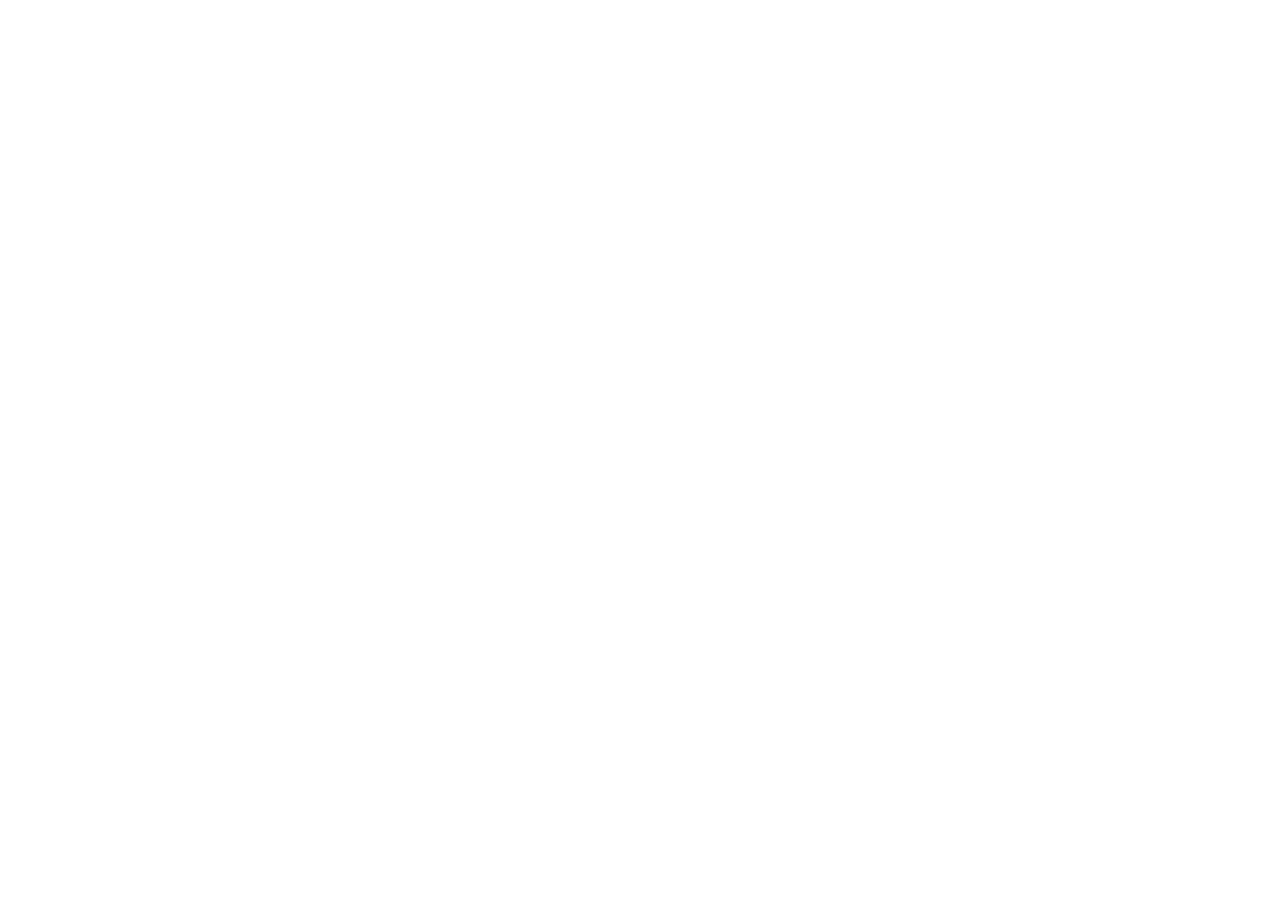
==== index.html @ f0318ca1 "create boilerplate/starter folder for taskmaster" ====
<!DOCTYPE html>
<html lang="en">
<head>
  <meta charset="UTF-8">
  <meta name="viewport" content="width=device-width, initial-scale=1.0">
  <meta name="description" content="This is a task management system">
  <title>TaskMaster</title>
  <link rel="shortcut icon" href="./images/clipboard.png" type="image/x-icon">
  <link rel="stylesheet" href="styles.css">
</head>
<body>
  
 
</body>
</html>
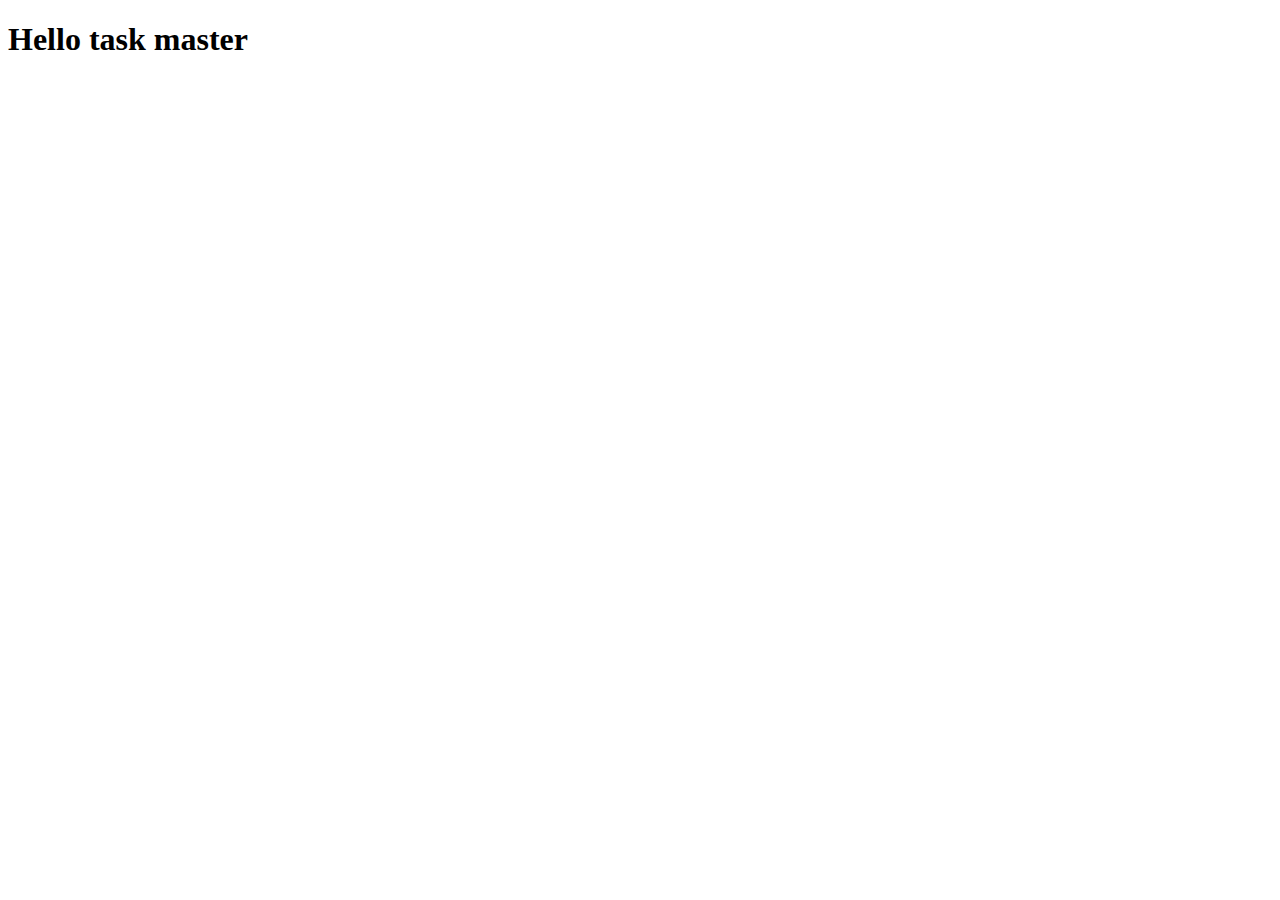
==== commit 6c8d3008: "craete a develop branch" ====
--- a/index.html
+++ b/index.html
@@ -10,6 +10,9 @@
 </head>
 <body>
   
+  <!--  -->
+  <h1>Hello task master</h1>
+  <!--  -->
  
 </body>
 </html>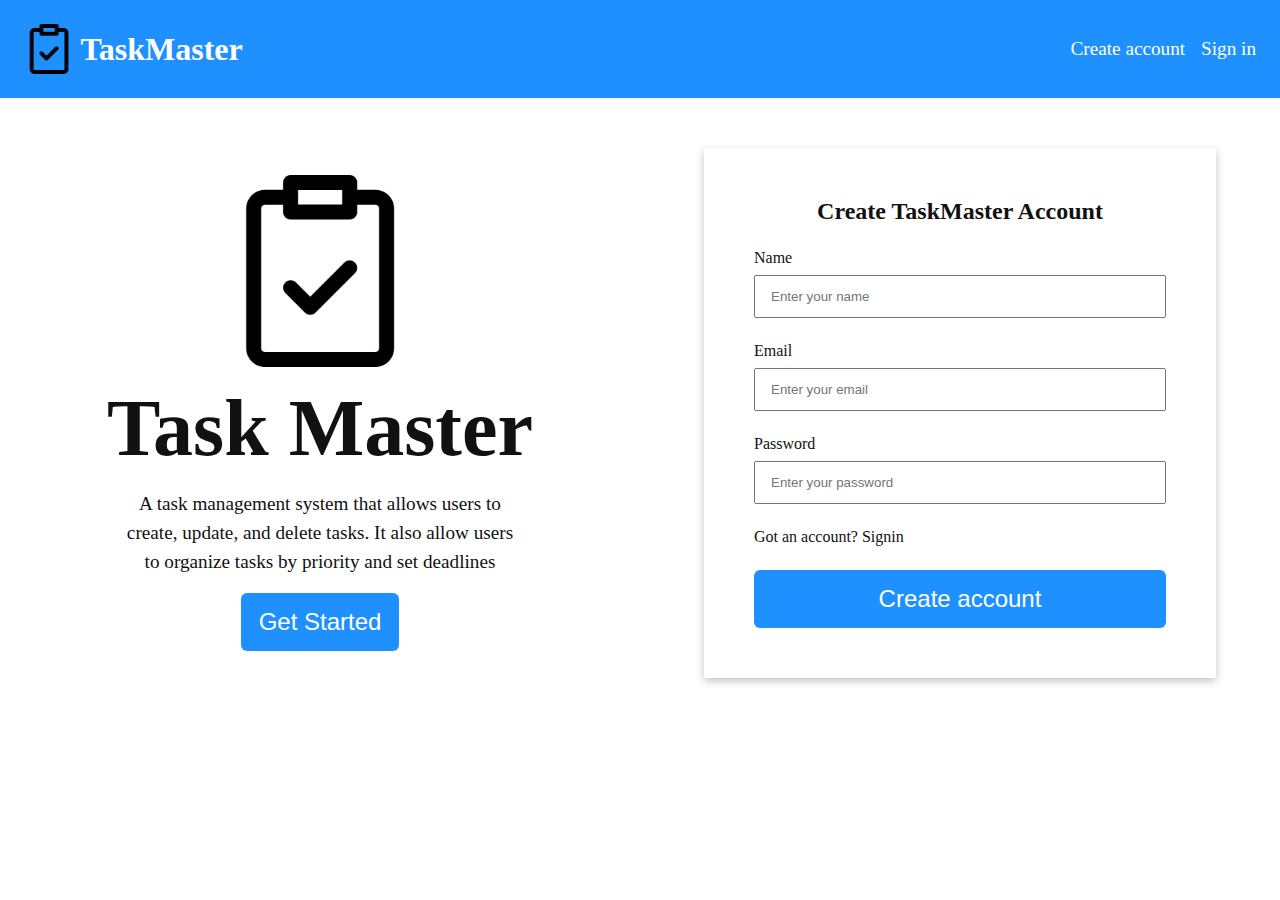
==== commit 232ece6b: "create sigup and login page" ====
--- a/index.html
+++ b/index.html
@@ -1,18 +1,75 @@
 <!DOCTYPE html>
 <html lang="en">
-<head>
-  <meta charset="UTF-8">
-  <meta name="viewport" content="width=device-width, initial-scale=1.0">
-  <meta name="description" content="This is a task management system">
-  <title>TaskMaster</title>
-  <link rel="shortcut icon" href="./images/clipboard.png" type="image/x-icon">
-  <link rel="stylesheet" href="styles.css">
-</head>
-<body>
-  
-  <!--  -->
-  <h1>Hello task master</h1>
-  <!--  -->
- 
-</body>
-</html>+  <head>
+    <meta charset="UTF-8" />
+    <meta name="viewport" content="width=device-width, initial-scale=1.0" />
+    <meta name="description" content="This is a task management system" />
+    <title>TaskMaster</title>
+    <link
+      href="https://fonts.googleapis.com/css2?family=Poppins:ital,wght@0,100;0,200;0,300;0,400;0,500;0,600;0,700;0,800;0,900;1,100;1,200;1,300;1,400;1,500;1,600;1,700;1,800;1,900&display=swap"
+      rel="stylesheet"
+    />
+    <link
+      rel="shortcut icon"
+      href="./images/clipboard.png"
+      required type="image/x-icon"
+    />
+    <link rel="stylesheet" href="./css/styles.css" />
+  </head>
+  <body>
+    <!-- header section start -->
+    <!-- logo, logo text, navigation links  -->
+    <header>
+      <section class="logo-container">
+        <img src="./images/clipboard.png" alt="task master logo" />
+        <h1>TaskMaster</h1>
+      </section>
+      <ul class="nav-lists">
+        <li class="nav-list">
+          <a href="/">Create account</a>
+        </li>
+        <li class="nav-list">
+          <a href="./login.html">Sign in</a>
+        </li>
+      </ul>
+    </header>
+    <!-- header section end -->
+    <!-- hero section start -->
+    <!-- Taskmaster description, title, image -->
+    <!-- singup form -->
+    <section class="hero-container">
+      <section class="text-content">
+        <img src="./images/clipboard.png" alt="hero image">
+        <h2 class="text-title">Task Master</h2>
+        <p class="text-desc">
+          A task management system that allows users to create, update, and
+          delete tasks. It also allow users to organize tasks by priority and
+          set deadlines
+        </p>
+        <button class="text-btn">Get Started</button>
+      </section>
+      <section class="form-content">
+        <form>
+          <h2>Create TaskMaster Account</h2>
+          <section class="input-container">
+            <label for="name">Name</label>
+            <input required type="text" placeholder="Enter your name" id="name">
+          </section>
+          <section class="input-container">
+            <label for="email">Email</label>
+            <input required type="email" placeholder="Enter your email" id="email">
+          </section>
+          <section class="input-container">
+            <label for="password">Password</label>
+            <input required type="text" placeholder="Enter your password" id="password">
+          </section>
+         <section class="account">
+          <p>Got an account? <a href="./login.html">Signin</a> </p>
+         </section>
+         <button class="create-btn">Create account</button>
+        </form>
+      </section>
+    </section>
+    <!-- hero section end -->
+  </body>
+</html>
--- a/css/styles.css
+++ b/css/styles.css
@@ -0,0 +1,131 @@
+/* css reset */
+* {
+  margin: 0;
+  padding: 0;
+  box-sizing: border-box;
+}
+body {
+  background-color: #fff;
+  color: #111;
+  font-family: "Poppins" sans-serif;
+}
+img {
+  width: 100%;
+  height: auto;
+}
+li {
+  list-style: none;
+}
+a {
+  text-decoration: none;
+  color: inherit;
+}
+/* header */
+header {
+  background-color: dodgerblue;
+  color: #fff;
+  padding: 1.5rem;
+  display: flex;
+  justify-content: space-between;
+  align-items: center;
+}
+.logo-container {
+  display: flex;
+  align-items: center;
+  gap: 0.4rem;
+}
+.logo-container img {
+  width: 50px;
+  height: 50px;
+}
+.nav-lists {
+  display: flex;
+  gap: 1rem;
+}
+.nav-list {
+  font-size: 1.2rem;
+}
+/* header */
+
+/* hero */
+.hero-container{
+  /* margin-top: 4rem; */
+  height: 70vh;
+  display: flex;
+  align-items: center;
+}
+.text-content{
+  flex: 1;
+  display: flex;
+  justify-content: center;
+  align-items: center;
+  flex-direction: column;
+  gap: 1rem;
+}
+.text-content img{
+  width: 30%;
+}
+.text-title{
+  font-size: 80px;
+  font-weight: 700;
+}
+.text-desc{
+  text-align: center;
+  line-height: 1.5;
+  max-width: 400px;
+  font-size: 1.2rem;
+}
+.text-btn{
+  background-color: dodgerblue;
+  color: #fff;
+  border: none;
+  padding: 15px 18px;
+  border-radius: 6px;
+  font-size: 1.5rem;
+  cursor: pointer;
+}
+.form-content{
+  flex: 1;
+  display: flex;
+  justify-content: center;
+  align-items: center;
+}
+form{
+  box-shadow: rgba(0, 0, 0, 0.24) 0px 3px 8px;
+  width: 80%;
+  display: flex;
+  flex-direction: column;
+  gap: 1.5rem;
+  padding: 50px;
+}
+form h2{
+  text-align: center;
+}
+.input-container{
+  display: flex;
+  gap: 0.5rem;
+  flex-direction: column;
+}
+.input-container input{
+  padding: 12px 15px;
+}
+.create-btn{
+  background-color: dodgerblue;
+  color: #fff;
+  border: none;
+  padding: 15px 18px;
+  border-radius: 6px;
+  font-size: 1.5rem;
+  cursor: pointer;
+}
+/* hero */
+
+
+
+
+
+@media (max-width: 768px) {
+  .hero-container{
+    flex-direction: column;
+  }
+}